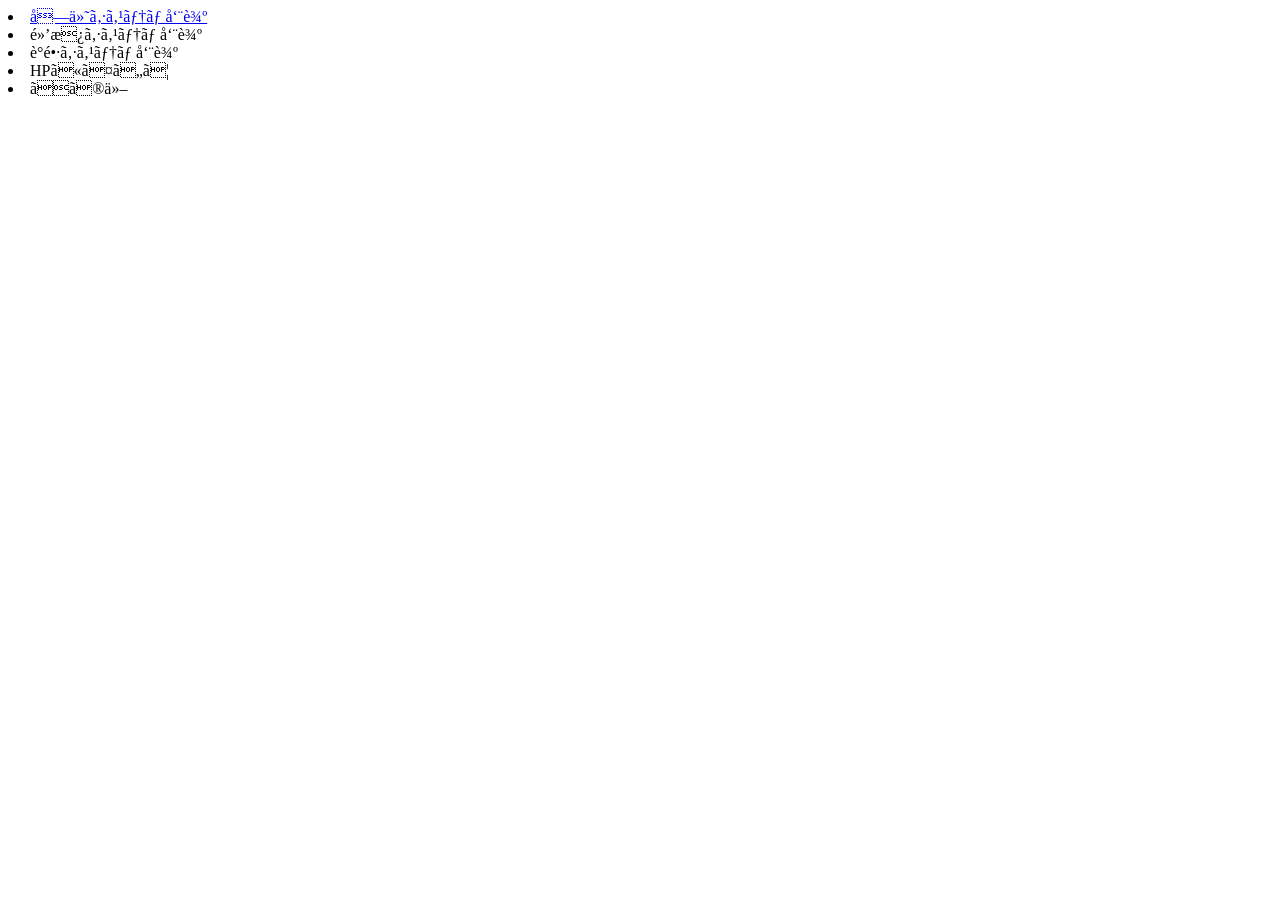
==== index.html @ 63d81631 "add: ren top.html index.html" ====
<!DOCTYPE html>
<html>
    <head>
        <title></title>
        <meta charset="UTF=8">
    </head>
    <body>
        <list>
            <li><a href="/uketuke/second.html">受付システム周辺</a></li>
            <li>黒板システム周辺</li>
            <li>議長システム周辺</li>
            <li>HPについて</li>
            <li>その他</li>
        </list>
    </body>
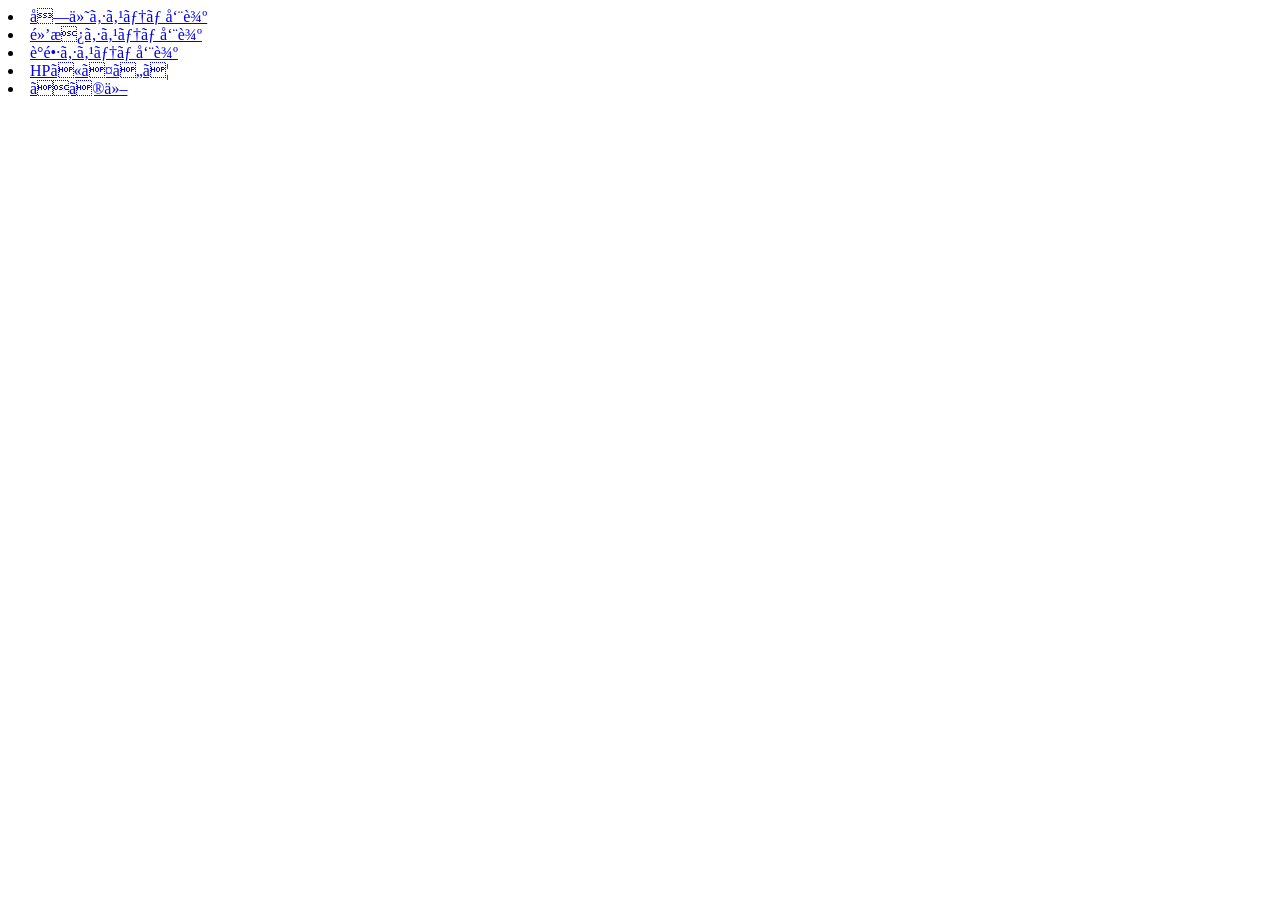
==== commit 0cd79074: "add:いろいろ" ====
--- a/index.html
+++ b/index.html
@@ -6,10 +6,10 @@
     </head>
     <body>
         <list>
-            <li><a href="/uketuke/second.html">受付システム周辺</a></li>
-            <li>黒板システム周辺</li>
-            <li>議長システム周辺</li>
-            <li>HPについて</li>
-            <li>その他</li>
+            <li><a href="uketuke/index.html">受付システム周辺</a></li>
+            <li><a href="kokuban/index.html">黒板システム周辺</a></li>
+            <li><a href="gityou/index.html">議長システム周辺</a></li>
+            <li><a href="hp/index.html">HPについて</a></li>
+            <li><a href="other/index.html">その他</a></li>
         </list>
     </body>
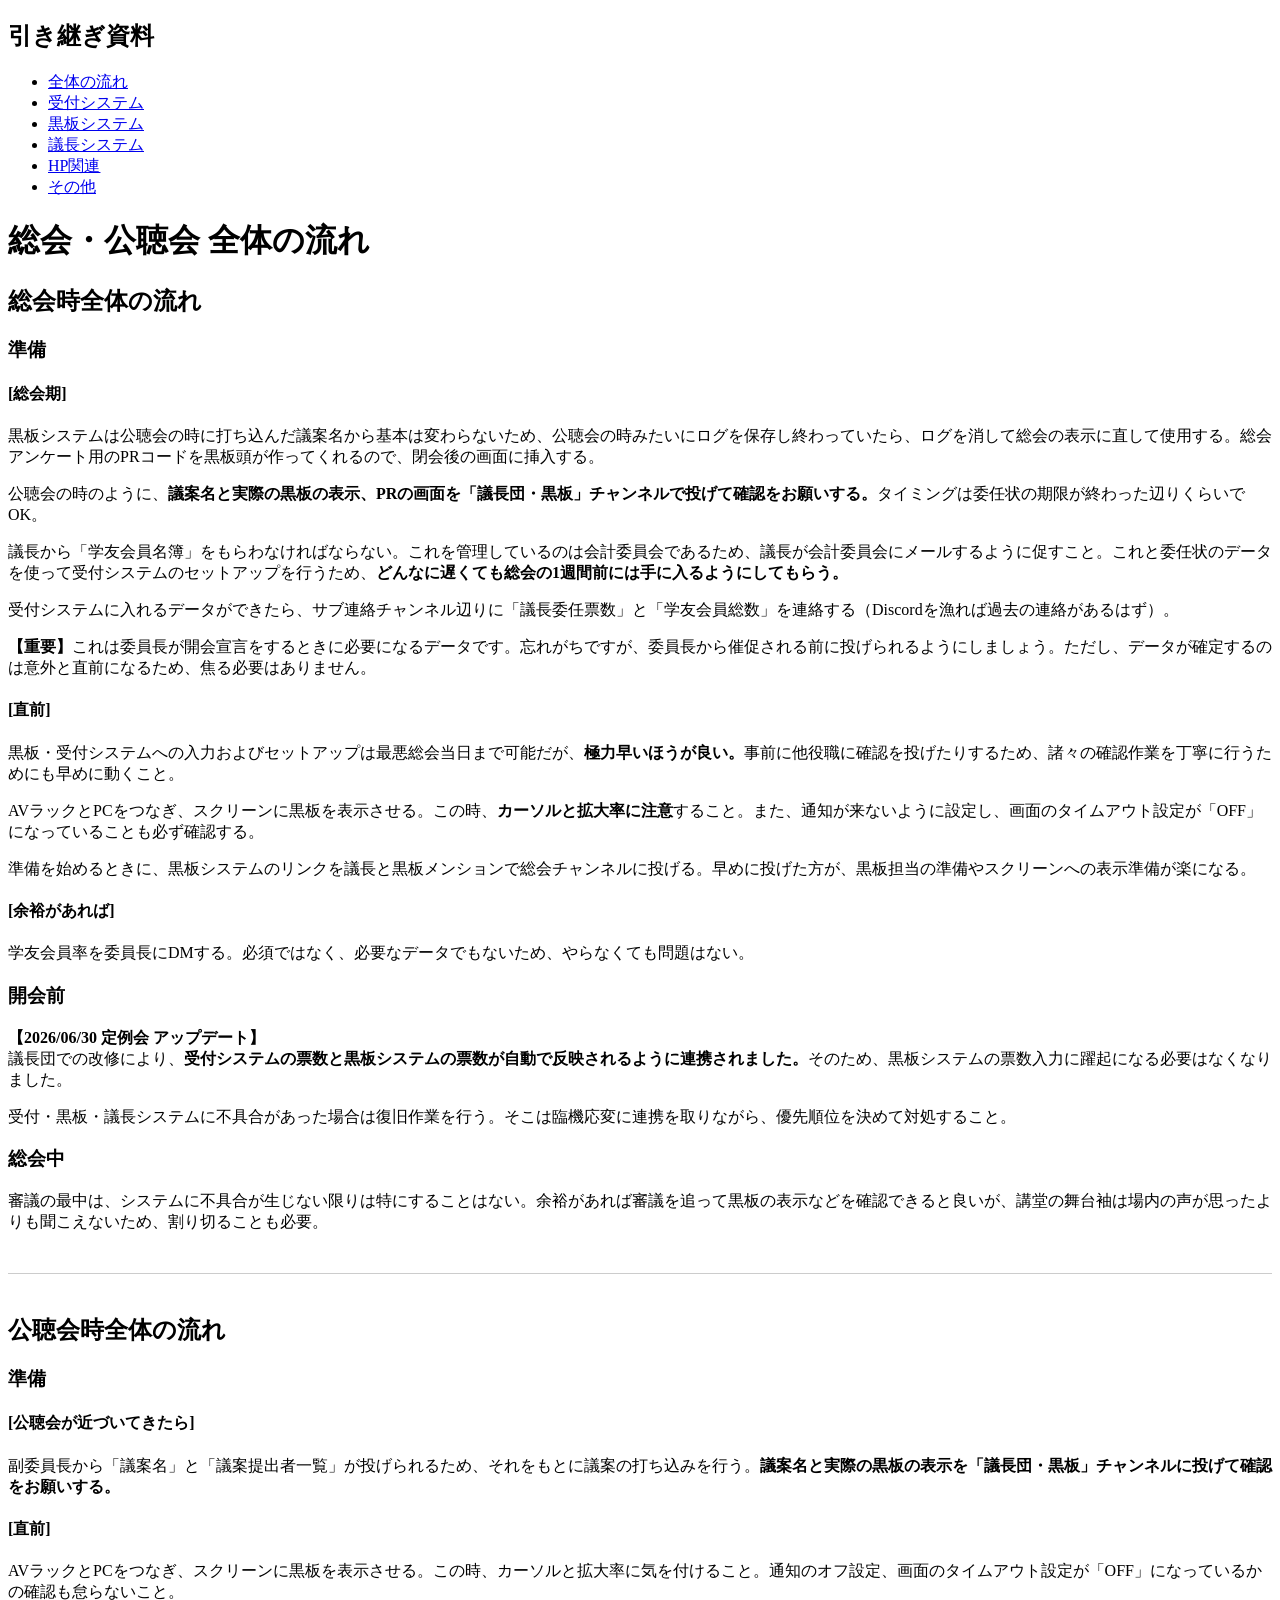
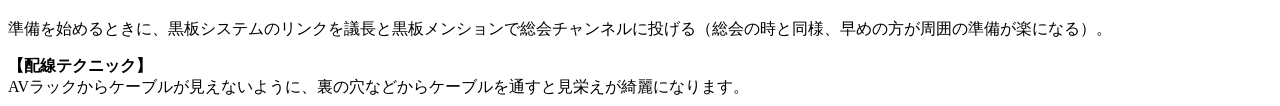
==== commit 33576aea: "add:AIに書かせてみた" ====
--- a/index.html
+++ b/index.html
@@ -1,15 +1,81 @@
 <!DOCTYPE html>
-<html>
-    <head>
-        <title></title>
-        <meta charset="UTF=8">
-    </head>
-    <body>
-        <list>
-            <li><a href="uketuke/index.html">受付システム周辺</a></li>
-            <li><a href="kokuban/index.html">黒板システム周辺</a></li>
-            <li><a href="gityou/index.html">議長システム周辺</a></li>
-            <li><a href="hp/index.html">HPについて</a></li>
+<html lang="ja">
+<head>
+    <meta charset="UTF-8">
+    <meta name="viewport" content="width=device-width, initial-scale=1.0">
+    <title>引き継ぎ書くことメモ - 全体の流れ</title>
+    <link rel="stylesheet" href="style.css">
+</head>
+<body>
+
+    <nav>
+        <h1>引き継ぎ資料</h1>
+        <ul>
+            <li><a href="index.html" class="active">全体の流れ</a></li>
+            <li><a href="uketuke/index.html">受付システム</a></li>
+            <li><a href="kokuban/index.html">黒板システム</a></li>
+            <li><a href="gityou/index.html">議長システム</a></li>
+            <li><a href="hp/index.html">HP関連</a></li>
             <li><a href="other/index.html">その他</a></li>
-        </list>
-    </body>
+        </ul>
+    </nav>
+
+    <main>
+        <h1 class="page-title">総会・公聴会 全体の流れ</h1>
+
+        <section id="sokai">
+            <h2>総会時全体の流れ</h2>
+            
+            <h3>準備</h3>
+            <h4>[総会期]</h4>
+            <p>黒板システムは公聴会の時に打ち込んだ議案名から基本は変わらないため、公聴会の時みたいにログを保存し終わっていたら、ログを消して総会の表示に直して使用する。総会アンケート用のPRコードを黒板頭が作ってくれるので、閉会後の画面に挿入する。</p>
+            <p>公聴会の時のように、<strong>議案名と実際の黒板の表示、PRの画面を「議長団・黒板」チャンネルで投げて確認をお願いする。</strong>タイミングは委任状の期限が終わった辺りくらいでOK。</p>
+            
+            <p>議長から「学友会員名簿」をもらわなければならない。これを管理しているのは会計委員会であるため、議長が会計委員会にメールするように促すこと。これと委任状のデータを使って受付システムのセットアップを行うため、<strong>どんなに遅くても総会の1週間前には手に入るようにしてもらう。</strong></p>
+            
+            <p>受付システムに入れるデータができたら、サブ連絡チャンネル辺りに「議長委任票数」と「学友会員総数」を連絡する（Discordを漁れば過去の連絡があるはず）。</p>
+            <div class="note-box">
+                <strong>【重要】</strong>これは委員長が開会宣言をするときに必要になるデータです。忘れがちですが、委員長から催促される前に投げられるようにしましょう。ただし、データが確定するのは意外と直前になるため、焦る必要はありません。
+            </div>
+
+            <h4>[直前]</h4>
+            <p>黒板・受付システムへの入力およびセットアップは最悪総会当日まで可能だが、<strong>極力早いほうが良い。</strong>事前に他役職に確認を投げたりするため、諸々の確認作業を丁寧に行うためにも早めに動くこと。</p>
+            <p>AVラックとPCをつなぎ、スクリーンに黒板を表示させる。この時、<strong>カーソルと拡大率に注意</strong>すること。また、通知が来ないように設定し、画面のタイムアウト設定が「OFF」になっていることも必ず確認する。</p>
+            <p>準備を始めるときに、黒板システムのリンクを議長と黒板メンションで総会チャンネルに投げる。早めに投げた方が、黒板担当の準備やスクリーンへの表示準備が楽になる。</p>
+
+            <h4>[余裕があれば]</h4>
+            <p>学友会員率を委員長にDMする。必須ではなく、必要なデータでもないため、やらなくても問題はない。</p>
+
+            <h3>開会前</h3>
+            <div class="note-box">
+                <strong>【2026/06/30 定例会 アップデート】</strong><br>
+                議長団での改修により、<strong>受付システムの票数と黒板システムの票数が自動で反映されるように連携されました。</strong>そのため、黒板システムの票数入力に躍起になる必要はなくなりました。
+            </div>
+            <p>受付・黒板・議長システムに不具合があった場合は復旧作業を行う。そこは臨機応変に連携を取りながら、優先順位を決めて対処すること。</p>
+
+            <h3>総会中</h3>
+            <p>審議の最中は、システムに不具合が生じない限りは特にすることはない。余裕があれば審議を追って黒板の表示などを確認できると良いが、講堂の舞台袖は場内の声が思ったよりも聞こえないため、割り切ることも必要。</p>
+        </section>
+
+        <hr style="margin: 40px 0; border: 0; border-top: 1px solid #ccc;">
+
+        <section id="kotyokai">
+            <h2>公聴会時全体の流れ</h2>
+            
+            <h3>準備</h3>
+            <h4>[公聴会が近づいてきたら]</h4>
+            <p>副委員長から「議案名」と「議案提出者一覧」が投げられるため、それをもとに議案の打ち込みを行う。<strong>議案名と実際の黒板の表示を「議長団・黒板」チャンネルに投げて確認をお願いする。</strong></p>
+
+            <h4>[直前]</h4>
+            <p>AVラックとPCをつなぎ、スクリーンに黒板を表示させる。この時、カーソルと拡大率に気を付けること。通知のオフ設定、画面のタイムアウト設定が「OFF」になっているかの確認も怠らないこと。</p>
+            <p>準備を始めるときに、黒板システムのリンクを議長と黒板メンションで総会チャンネルに投げる（総会の時と同様、早めの方が周囲の準備が楽になる）。</p>
+            
+            <div class="note-box">
+                <strong>【配線テクニック】</strong><br>
+                AVラックからケーブルが見えないように、裏の穴などからケーブルを通すと見栄えが綺麗になります。
+            </div>
+        </section>
+    </main>
+
+</body>
+</html>
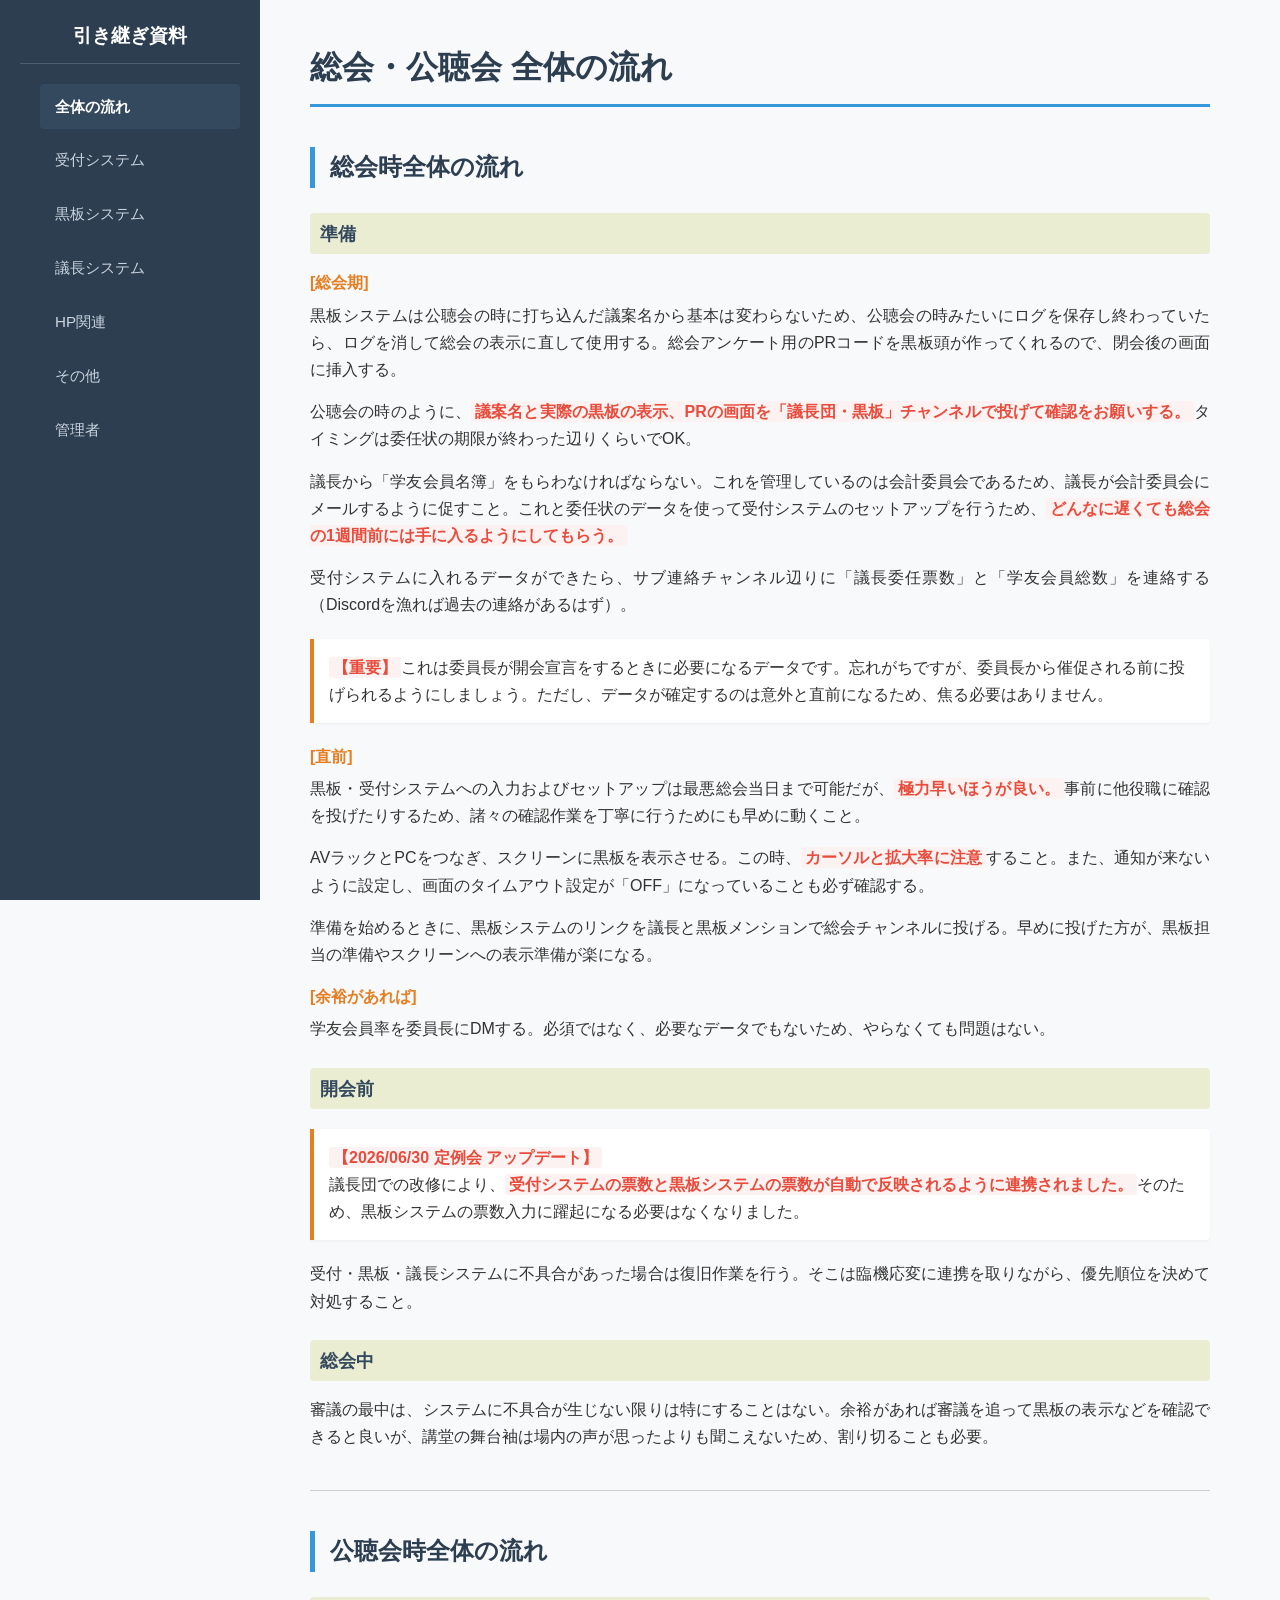
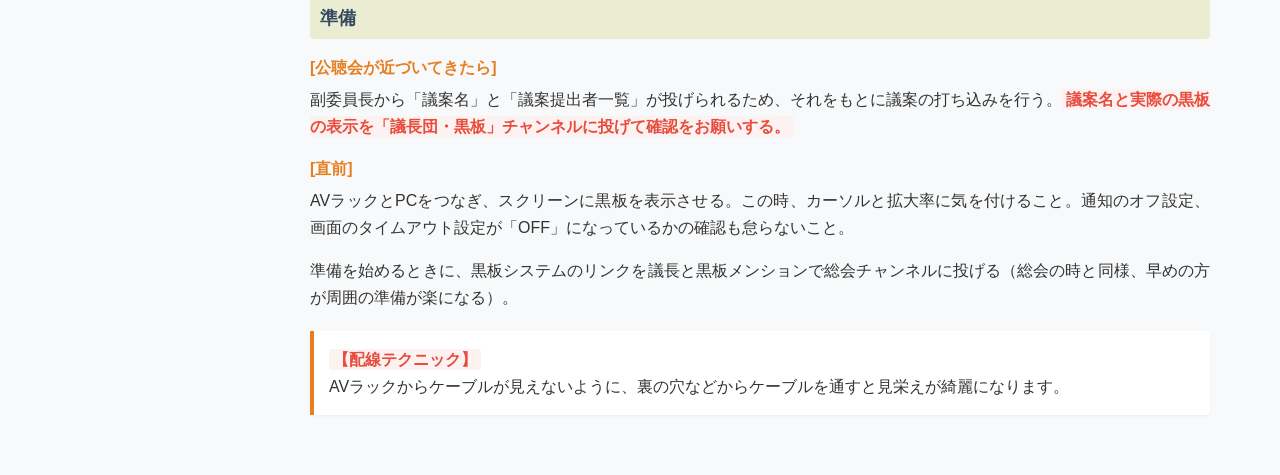
==== commit 73ff4207: "add" ====
--- a/index.html
+++ b/index.html
@@ -17,6 +17,7 @@
             <li><a href="gityou/index.html">議長システム</a></li>
             <li><a href="hp/index.html">HP関連</a></li>
             <li><a href="other/index.html">その他</a></li>
+            <li><a href="administrator/index.html">管理者</a></li>
         </ul>
     </nav>
 
--- a/style.css
+++ b/style.css
@@ -0,0 +1,159 @@
+/* 全体のリセットと共通設定 */
+* {
+    box-sizing: border-box;
+    margin: 0;
+    padding: 0;
+}
+
+body {
+    font-family: 'Helvetica Neue', Arial, 'Hiragino Kaku Gothic ProN', 'Hiragino Sans', Meiryo, sans-serif;
+    line-height: 1.7;
+    color: #333;
+    background-color: #f8f9fa;
+    display: flex;
+}
+
+/* ナビゲーション（左側固定） */
+nav {
+    width: 260px;
+    height: 100vh;
+    background-color: #2c3e50;
+    color: #fff;
+    position: fixed;
+    top: 0;
+    left: 0;
+    padding: 20px;
+    overflow-y: auto;
+}
+
+nav h1 {
+    font-size: 1.2rem;
+    margin-bottom: 20px;
+    padding-bottom: 10px;
+    border-bottom: 1px solid #4f5d73;
+    text-align: center;
+}
+
+nav ul {
+    list-style: none;
+}
+
+nav ul li {
+    margin-bottom: 8px;
+}
+
+nav ul li a {
+    color: #cbd5e1;
+    text-decoration: none;
+    display: block;
+    padding: 10px 15px;
+    border-radius: 4px;
+    font-size: 0.95rem;
+    transition: background 0.2s, color 0.2s;
+}
+
+nav ul li a:hover, nav ul li a.active {
+    background-color: #34495e;
+    color: #fff;
+    font-weight: bold;
+}
+
+/* メインコンテンツ（右側） */
+main {
+    margin-left: 260px;
+    padding: 40px 50px;
+    width: calc(100% - 260px);
+    max-width: 1000px;
+}
+
+h1.page-title {
+    font-size: 2rem;
+    margin-bottom: 30px;
+    color: #2c3e50;
+    border-bottom: 3px solid #3498db;
+    padding-bottom: 10px;
+}
+
+h2 {
+    font-size: 1.5rem;
+    color: #2c3e50;
+    margin-top: 40px;
+    margin-bottom: 20px;
+    border-left: 5px solid #3498db;
+    padding-left: 15px;
+}
+
+h3 {
+    font-size: 1.15rem;
+    color: #34495e;
+    margin-top: 25px;
+    margin-bottom: 15px;
+    background-color: #eaedd2; /* 薄い黄色/黄緑でアクセント */
+    padding: 5px 10px;
+    border-radius: 4px;
+}
+
+h4 {
+    font-size: 1rem;
+    color: #e67e22;
+    margin-top: 15px;
+    margin-bottom: 5px;
+}
+
+p {
+    margin-bottom: 15px;
+    text-align: justify;
+}
+
+/* リスト・手順の装飾 */
+ul, ol {
+    margin-left: 20px;
+    margin-bottom: 20px;
+}
+
+li {
+    margin-bottom: 8px;
+}
+
+/* 強調表現 */
+strong {
+    color: #e74c3c;
+    background-color: #fdf2f2;
+    padding: 2px 4px;
+    border-radius: 3px;
+}
+
+/* 注意書き・メモ用のボックス */
+.note-box {
+    background-color: #fff;
+    border-left: 4px solid #e67e22;
+    padding: 15px;
+    margin: 20px 0;
+    border-radius: 0 4px 4px 0;
+    box-shadow: 0 1px 3px rgba(0,0,0,0.05);
+}
+
+.coming-soon {
+    font-style: italic;
+    color: #7f8c8d;
+    text-align: center;
+    padding: 50px 0;
+    font-size: 1.2rem;
+}
+
+/* レスポンシブ対応 */
+@media (max-width: 768px) {
+    body {
+        flex-direction: column;
+    }
+    nav {
+        width: 100%;
+        height: auto;
+        position: static;
+    }
+    main {
+        margin-left: 0;
+        width: 100%;
+        padding: 20px;
+    }
+}
